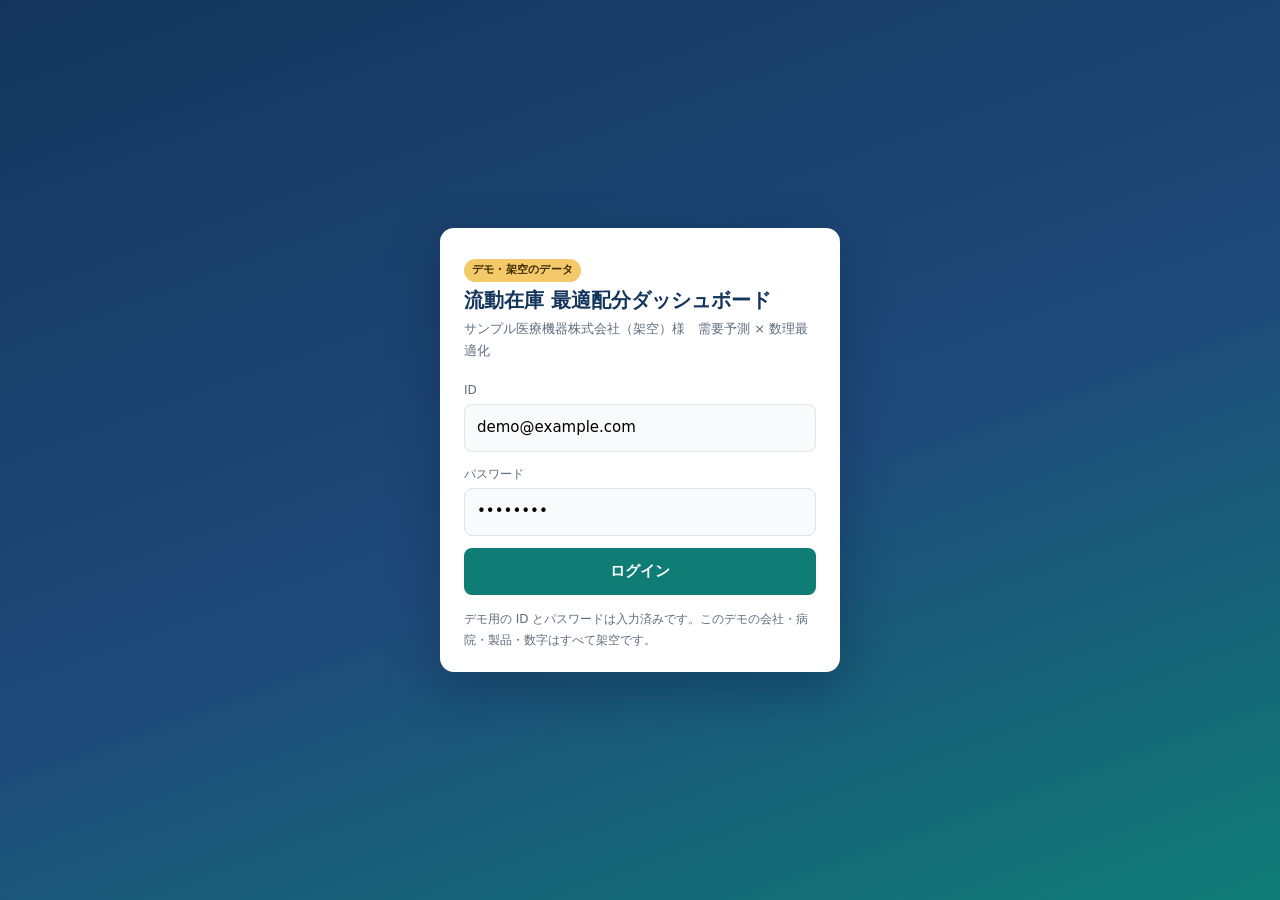
==== index.html @ 6b054a0c "流動在庫 最適配分ダッシュボード（デモ）を作る - 医療機器メーカーが病院に置く在庫（使った分を補充する流動在庫）を例に、需要予測と数理最適化で置く本数と振り替えを決め、今のやり方と半年分を比べる4画" ====
<!doctype html>
<html lang="ja">
<head>
<meta charset="utf-8">
<meta name="viewport" content="width=device-width, initial-scale=1">
<meta name="robots" content="noindex, nofollow">
<title>流動在庫 最適配分ダッシュボード（デモ）</title>
<link rel="stylesheet" href="style.css?v=20261012-3">
</head>
<body>
<div id="app"></div>
<script src="data.js?v=20261012-3"></script>
<script src="app.js?v=20261012-3"></script>
</body>
</html>
---- style.css ----
/* 流動在庫 最適配分ダッシュボード（デモ）2026-10-12 */
:root {
  --bg: #f4f6f9;
  --card: #ffffff;
  --ink: #1c2833;
  --muted: #5d6d7e;
  --line: #dde3ea;
  --navy: #14365d;
  --navy-2: #1f4a7a;
  --teal: #0f7c76;
  --teal-soft: #e3f2f1;
  --now: #9aa8b6;
  --now-soft: #eef1f4;
  --good: #1b7f3a;
  --bad: #b03a2e;
  --warn: #d99a2b;
  --band: rgba(15, 124, 118, .16);
  --radius: 10px;
}
* { box-sizing: border-box; }
html, body { margin: 0; padding: 0; }
body {
  background: var(--bg);
  color: var(--ink);
  font-family: "Hiragino Sans", "Hiragino Kaku Gothic ProN", "Yu Gothic", YuGothic, Meiryo, system-ui, sans-serif;
  font-size: 15px;
  line-height: 1.7;
  -webkit-text-size-adjust: 100%;
}
.num { font-feature-settings: "tnum"; font-variant-numeric: tabular-nums; }

/* ログイン */
.login {
  min-height: 100vh;
  display: grid;
  place-items: center;
  padding: 24px 16px;
  background: linear-gradient(160deg, #14365d 0%, #1f4a7a 55%, #0f7c76 100%);
}
.login-card {
  width: 100%;
  max-width: 400px;
  background: var(--card);
  border-radius: 14px;
  padding: 28px 24px 22px;
  box-shadow: 0 18px 50px rgba(10, 30, 60, .35);
}
.login-card h1 { font-size: 20px; margin: 4px 0 4px; color: var(--navy); line-height: 1.4; }
.login-card .sub { color: var(--muted); font-size: 13px; margin: 0 0 18px; }
.field { margin-bottom: 12px; }
.field label { display: block; font-size: 12px; color: var(--muted); margin-bottom: 4px; }
.field input {
  width: 100%;
  font: inherit;
  padding: 10px 12px;
  border: 1px solid var(--line);
  border-radius: 8px;
  background: #f8fafc;
}
.btn {
  display: block;
  width: 100%;
  font: inherit;
  font-weight: 700;
  padding: 11px 14px;
  border: 0;
  border-radius: 8px;
  background: var(--teal);
  color: #fff;
  cursor: pointer;
}
.btn:hover { filter: brightness(1.06); }
.login-note { font-size: 12px; color: var(--muted); margin: 14px 0 0; }

/* 上の帯 */
.topbar { background: var(--navy); color: #fff; }
.topbar-in { max-width: 1120px; margin: 0 auto; padding: 14px 16px 0; }
.brand { display: flex; flex-wrap: wrap; align-items: baseline; gap: 6px 12px; }
.brand h1 { font-size: 19px; margin: 0; line-height: 1.4; }
.badge {
  display: inline-block;
  font-size: 11px;
  font-weight: 700;
  padding: 2px 8px;
  border-radius: 999px;
  background: #f3c969;
  color: #3b2a00;
  letter-spacing: .02em;
}
.brand-sub { font-size: 12.5px; color: #c9d6e6; margin: 2px 0 10px; }
.tabs { display: flex; gap: 4px; overflow-x: auto; scrollbar-width: none; }
.tabs::-webkit-scrollbar { display: none; }
.tab {
  flex: 0 0 auto;
  font: inherit;
  font-size: 14px;
  color: #c9d6e6;
  background: transparent;
  border: 0;
  border-bottom: 3px solid transparent;
  padding: 8px 12px 9px;
  cursor: pointer;
  white-space: nowrap;
}
.tab.on { color: #fff; border-bottom-color: #4fd1c5; font-weight: 700; }

/* 本文 */
main { max-width: 1120px; margin: 0 auto; padding: 18px 16px 40px; }
.lead { font-size: 14px; color: var(--muted); margin: 0 0 14px; }
.period { display: flex; flex-wrap: wrap; gap: 6px 16px; font-size: 13px; color: var(--muted); margin: 0 0 14px; }
.period b { color: var(--ink); }
.legend { display: flex; flex-wrap: wrap; gap: 4px 16px; font-size: 12.5px; color: var(--muted); margin: 0 0 8px; }
.legend-dot { display: inline-block; width: 10px; height: 10px; border-radius: 2px; margin-right: 5px; vertical-align: -1px; }
.legend-line { display: inline-block; width: 16px; height: 0; border-top: 2.5px solid; margin-right: 5px; vertical-align: 3px; }
.legend-band { display: inline-block; width: 14px; height: 10px; background: var(--band); margin-right: 5px; vertical-align: -1px; }
.card {
  background: var(--card);
  border: 1px solid var(--line);
  border-radius: var(--radius);
  padding: 16px;
  margin-bottom: 16px;
}
.card h2 { font-size: 16px; margin: 0 0 4px; color: var(--navy); }
.card h3 { font-size: 14.5px; margin: 14px 0 4px; color: var(--navy); }
.card .hint { font-size: 12.5px; color: var(--muted); margin: 0 0 12px; }
.note { font-size: 13px; color: var(--muted); margin: 10px 0 0; }
.grid2 { display: grid; grid-template-columns: 1fr 1fr; gap: 16px; }
.grid2 > .card { margin-bottom: 0; }
.stack { display: grid; gap: 16px; margin-bottom: 16px; }

.kpis { display: grid; grid-template-columns: repeat(auto-fit, minmax(160px, 1fr)); gap: 10px; margin-bottom: 16px; }
.kpi { background: var(--card); border: 1px solid var(--line); border-radius: var(--radius); padding: 12px 12px 10px; }
.kpi .k { font-size: 12px; color: var(--muted); line-height: 1.4; }
.kpi .v { font-size: 22px; font-weight: 700; color: var(--ink); line-height: 1.3; margin-top: 4px; }
.kpi .v small { font-size: 12px; font-weight: 400; color: var(--muted); margin-left: 2px; }
.kpi .d { font-size: 12px; margin-top: 2px; }
.kpi .was { color: var(--muted); }
.good { color: var(--good); font-weight: 700; }
.bad { color: var(--bad); font-weight: 700; }
.flat { color: var(--muted); font-weight: 700; }

/* 2つのやり方 */
.ways { display: grid; grid-template-columns: 1fr 1fr; gap: 12px; }
.way { border: 1px solid var(--line); border-radius: 8px; padding: 12px 14px; border-top: 4px solid var(--now); }
.way.opt { border-top-color: var(--teal); background: #fbfefe; }
.way h3 { margin: 0 0 6px; font-size: 14.5px; }
.way ol, .way ul { margin: 0; padding-left: 1.3em; font-size: 13.5px; }
.way li { margin: 2px 0; }

/* 費用の内訳（横の積み上げ） */
.cost-row { display: grid; grid-template-columns: 110px 1fr 80px; gap: 10px; align-items: center; padding: 6px 0; }
.cost-name { font-size: 13.5px; }
.cost-track { display: flex; height: 18px; border-radius: 3px; overflow: hidden; background: #f1f4f7; }
.cost-seg { height: 18px; }
.cost-val { font-size: 13px; text-align: right; white-space: nowrap; }
.c-short { background: #b03a2e; }
.c-hold { background: #7f93a8; }
.c-exp { background: #d99a2b; }
.c-move { background: #0f7c76; }

/* グラフ */
.chart { width: 100%; height: auto; display: block; }
.chart text { font-family: inherit; }
.ex-grid { display: grid; grid-template-columns: 1fr; gap: 14px; }
.ex { border-top: 1px solid var(--line); padding-top: 12px; }
.ex:first-child { border-top: 0; padding-top: 0; }
.ex-title { font-weight: 700; font-size: 14px; margin: 0; }
.ex-title small { font-weight: 400; color: var(--muted); margin-left: 6px; }
.ex-note { font-size: 13px; color: var(--muted); margin: 2px 0 6px; }

/* 要因の横棒 */
.imp-row { display: grid; grid-template-columns: 200px 1fr 56px; gap: 10px; align-items: center; padding: 4px 0; font-size: 13.5px; }
.imp-bar { height: 14px; border-radius: 3px; background: var(--teal); min-width: 2px; }
.imp-val { text-align: right; font-size: 13px; color: var(--muted); }
.div-row { display: grid; grid-template-columns: 220px 1fr 1fr 90px; gap: 0 8px; align-items: center; padding: 5px 0; border-top: 1px solid var(--line); font-size: 13.5px; }
.div-row:first-child { border-top: 0; }
.div-neg { display: flex; justify-content: flex-end; border-right: 1px solid #c3ccd6; }
.div-pos { display: flex; justify-content: flex-start; }
.div-bar { height: 14px; min-width: 2px; }
.div-bar.p { background: var(--teal); border-radius: 0 3px 3px 0; }
.div-bar.n { background: var(--bad); border-radius: 3px 0 0 3px; }
.div-val { text-align: right; font-size: 13px; white-space: nowrap; }
.div-row.total { font-weight: 700; }

/* 表 */
.tablewrap { overflow-x: auto; -webkit-overflow-scrolling: touch; }
table { border-collapse: collapse; width: 100%; font-size: 13.5px; }
th, td { padding: 7px 8px; border-bottom: 1px solid var(--line); text-align: left; vertical-align: top; }
th { font-size: 12px; color: var(--muted); font-weight: 600; background: #f8fafc; white-space: nowrap; }
td.r, th.r { text-align: right; white-space: nowrap; }
td.c, th.c { text-align: center; }
td.nw { white-space: nowrap; }
table.wide { min-width: 680px; }
table.wider { min-width: 820px; }
.sub { color: var(--muted); font-size: 12px; }
.arrow { color: var(--muted); margin: 0 3px; }
tr.sel td { background: var(--teal-soft); }
tr.click { cursor: pointer; }
tr.click:hover td { background: #f3f8f8; }
.pick { display: flex; flex-wrap: wrap; align-items: center; gap: 8px; margin: 0 0 10px; font-size: 13.5px; }
.pick select { font: inherit; font-size: 14px; padding: 6px 8px; border: 1px solid var(--line); border-radius: 8px; background: #fff; max-width: 100%; }
.pill { display: inline-block; font-size: 11.5px; padding: 1px 8px; border-radius: 999px; background: var(--now-soft); color: var(--muted); white-space: nowrap; }
.pill.up { background: #e6f4ea; color: var(--good); }

.defs { margin: 0; display: grid; grid-template-columns: 180px 1fr; gap: 6px 12px; font-size: 13.5px; }
.defs dt { font-weight: 600; }
.defs dd { margin: 0; color: var(--muted); }

footer { max-width: 1120px; margin: 0 auto; padding: 0 16px 32px; font-size: 12px; color: var(--muted); }

@media (max-width: 760px) {
  .grid2, .ways { grid-template-columns: 1fr; }
  .div-row { grid-template-columns: 1fr 1fr 80px; }
  .div-row .div-name { grid-column: 1 / -1; }
  .imp-row { grid-template-columns: 1fr 52px; }
  .imp-row .imp-name { grid-column: 1 / -1; }
}
@media (max-width: 640px) {
  body { font-size: 14.5px; }
  .brand h1 { font-size: 17px; }
  .kpis { grid-template-columns: 1fr 1fr; }
  .kpi .v { font-size: 20px; }
  .cost-row { grid-template-columns: 1fr 70px; }
  .cost-row .cost-track { grid-column: 1 / -1; grid-row: 2; }
  .defs { grid-template-columns: 1fr; }
  .defs dd { margin-bottom: 6px; }
}
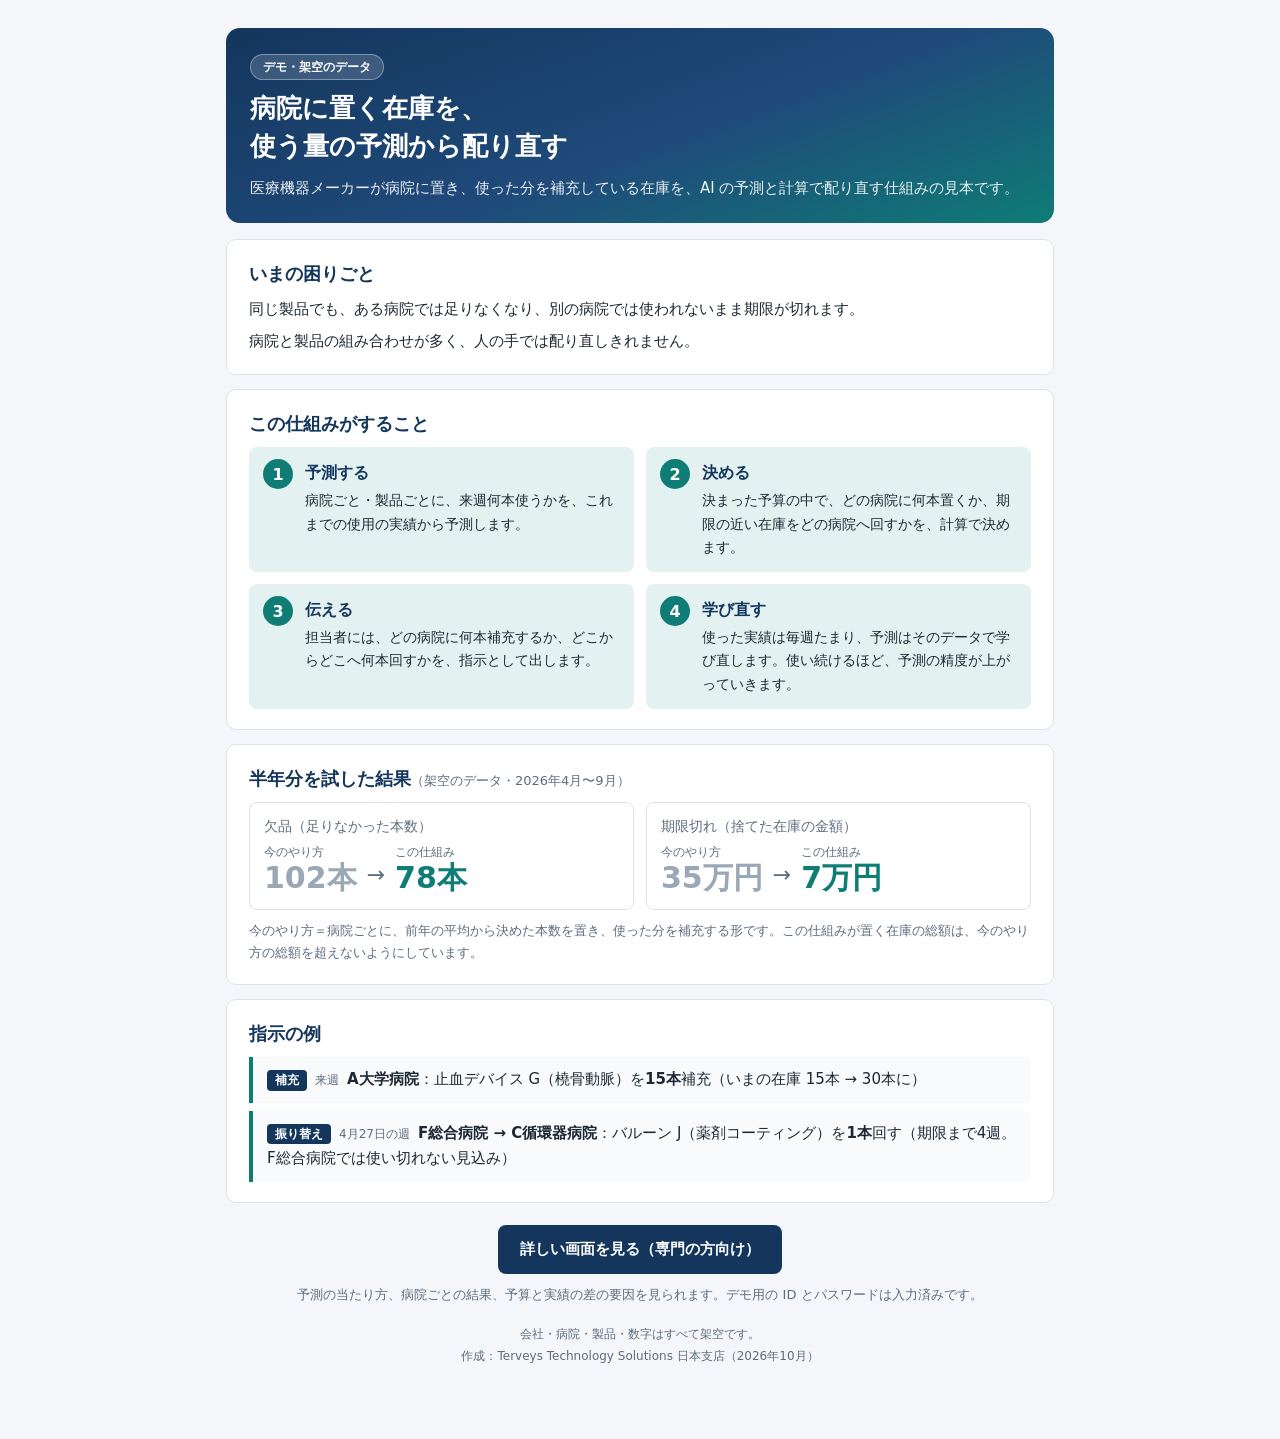
==== commit a11e964f: "最初のページを簡単版（1ページ）にする - 発注ナビの担当の方が30秒で分かるように、困りごと・仕組み（予測する・決める・伝える・学び直す）・半年分の試算の結果・指示の例を1ページにまとめた。ログイン" ====
--- a/index.html
+++ b/index.html
@@ -4,12 +4,67 @@
 <meta charset="utf-8">
 <meta name="viewport" content="width=device-width, initial-scale=1">
 <meta name="robots" content="noindex, nofollow">
-<title>流動在庫 最適配分ダッシュボード（デモ）</title>
-<link rel="stylesheet" href="style.css?v=20261012-3">
+<title>病院に置く在庫の配り直し（デモ）</title>
+<link rel="stylesheet" href="style.css?v=20261013-2">
+<link rel="stylesheet" href="simple.css?v=20261013-2">
 </head>
-<body>
-<div id="app"></div>
-<script src="data.js?v=20261012-3"></script>
-<script src="app.js?v=20261012-3"></script>
+<body class="simple">
+<!-- 簡単版（1ページ・ログインなし・専門用語なし）。発注ナビの担当の方が30秒で分かるように。2026-10-13
+     数字と例は data.js（model.py が書き出す）から simple.js が入れる。詳しい4画面は detail.html -->
+<main class="s-wrap">
+  <header class="s-hero">
+    <span class="s-badge">デモ・架空のデータ</span>
+    <h1>病院に置く在庫を、<br>使う量の予測から配り直す</h1>
+    <p class="s-lead">医療機器メーカーが病院に置き、使った分を補充している在庫を、AI の予測と計算で配り直す仕組みの見本です。</p>
+  </header>
+
+  <section class="s-card">
+    <h2>いまの困りごと</h2>
+    <p>同じ製品でも、ある病院では足りなくなり、別の病院では使われないまま期限が切れます。</p>
+    <p>病院と製品の組み合わせが多く、人の手では配り直しきれません。</p>
+  </section>
+
+  <section class="s-card">
+    <h2>この仕組みがすること</h2>
+    <ol class="s-steps">
+      <li><span class="s-no">1</span><div><b>予測する</b><p>病院ごと・製品ごとに、来週何本使うかを、これまでの使用の実績から予測します。</p></div></li>
+      <li><span class="s-no">2</span><div><b>決める</b><p>決まった予算の中で、どの病院に何本置くか、期限の近い在庫をどの病院へ回すかを、計算で決めます。</p></div></li>
+      <li><span class="s-no">3</span><div><b>伝える</b><p>担当者には、どの病院に何本補充するか、どこからどこへ何本回すかを、指示として出します。</p></div></li>
+      <li><span class="s-no">4</span><div><b>学び直す</b><p>使った実績は毎週たまり、予測はそのデータで学び直します。使い続けるほど、予測の精度が上がっていきます。</p></div></li>
+    </ol>
+  </section>
+
+  <section class="s-card">
+    <h2>半年分を試した結果<small>（架空のデータ・<span id="bt" class="s-nw"></span>）</small></h2>
+    <div class="s-results">
+      <div class="s-res">
+        <div class="s-res-h">欠品（足りなかった本数）</div>
+        <div class="s-res-v"><span class="s-now"><em>今のやり方</em><span id="shortNow"></span></span><span class="s-arr">→</span><span class="s-opt"><em>この仕組み</em><span id="shortOpt"></span></span></div>
+      </div>
+      <div class="s-res">
+        <div class="s-res-h">期限切れ（捨てた在庫の金額）</div>
+        <div class="s-res-v"><span class="s-now"><em>今のやり方</em><span id="expNow"></span></span><span class="s-arr">→</span><span class="s-opt"><em>この仕組み</em><span id="expOpt"></span></span></div>
+      </div>
+    </div>
+    <p class="s-note">今のやり方＝病院ごとに、前年の平均から決めた本数を置き、使った分を補充する形です。この仕組みが置く在庫の総額は、今のやり方の総額を超えないようにしています。</p>
+  </section>
+
+  <section class="s-card">
+    <h2>指示の例</h2>
+    <ul class="s-orders">
+      <li id="exRep"></li>
+      <li id="exMove"></li>
+    </ul>
+  </section>
+
+  <section class="s-more">
+    <a class="s-btn" href="detail.html">詳しい画面を見る（専門の方向け）</a>
+    <p>予測の当たり方、病院ごとの結果、予算と実績の差の要因を見られます。デモ用の ID とパスワードは入力済みです。</p>
+  </section>
+
+  <footer class="s-foot">会社・病院・製品・数字はすべて架空です。<br>作成：Terveys Technology Solutions 日本支店<span class="s-nw">（2026年10月）</span></footer>
+</main>
+<script src="data.js?v=20261013-2"></script>
+<script src="simple.js?v=20261013-2"></script>
 </body>
 </html>
--- a/simple.css
+++ b/simple.css
@@ -0,0 +1,90 @@
+/* 簡単版（index.html）。色と書体は style.css の :root を使う。2026-10-13 */
+body.simple { background: var(--bg); }
+.s-wrap { max-width: 860px; margin: 0 auto; padding: 28px 16px 40px; }
+
+.s-hero {
+  background: linear-gradient(160deg, #14365d 0%, #1f4a7a 55%, #0f7c76 100%);
+  color: #fff;
+  border-radius: 14px;
+  padding: 26px 24px 22px;
+  margin-bottom: 16px;
+}
+.s-badge {
+  display: inline-block;
+  font-size: 12px;
+  font-weight: 700;
+  background: rgba(255, 255, 255, .16);
+  border: 1px solid rgba(255, 255, 255, .35);
+  border-radius: 999px;
+  padding: 2px 12px;
+  margin-bottom: 10px;
+}
+.s-hero h1 { font-size: 26px; line-height: 1.45; margin: 0 0 10px; }
+.s-lead { margin: 0; font-size: 15px; opacity: .92; }
+
+.s-card {
+  background: var(--card);
+  border: 1px solid var(--line);
+  border-radius: var(--radius);
+  padding: 20px 22px;
+  margin-bottom: 14px;
+}
+.s-card h2 { font-size: 18px; color: var(--navy); margin: 0 0 10px; line-height: 1.5; }
+.s-card h2 small { font-size: 13px; font-weight: 400; color: var(--muted); }
+.s-card p { margin: 0 0 6px; }
+.s-card p:last-child { margin-bottom: 0; }
+
+.s-steps { list-style: none; margin: 0; padding: 0; display: grid; grid-template-columns: 1fr 1fr; gap: 12px; }
+.s-steps li { display: flex; gap: 12px; align-items: flex-start; background: var(--teal-soft); border-radius: 8px; padding: 12px 14px; }
+.s-no {
+  flex: 0 0 auto;
+  width: 30px; height: 30px; border-radius: 50%;
+  background: var(--teal); color: #fff;
+  display: grid; place-items: center;
+  font-weight: 700; font-size: 16px;
+}
+.s-steps b { color: var(--navy); font-size: 16px; }
+.s-steps p { margin: 2px 0 0; font-size: 14px; }
+
+.s-results { display: grid; grid-template-columns: 1fr 1fr; gap: 12px; margin-bottom: 10px; }
+.s-res { border: 1px solid var(--line); border-radius: 8px; padding: 12px 14px; }
+.s-res-h { font-size: 14px; color: var(--muted); margin-bottom: 6px; }
+.s-res-v { display: flex; align-items: flex-end; gap: 10px; flex-wrap: wrap; }
+.s-res-v em { display: block; font-style: normal; font-size: 12px; color: var(--muted); line-height: 1.3; }
+.s-now span, .s-opt span { font-size: 30px; font-weight: 700; line-height: 1.2; font-feature-settings: "tnum"; font-variant-numeric: tabular-nums; }
+.s-now span { color: var(--now); }
+.s-opt span { color: var(--teal); }
+.s-arr { font-size: 22px; color: var(--muted); padding-bottom: 4px; }
+.s-note { font-size: 13px; color: var(--muted); }
+
+.s-orders { list-style: none; margin: 0; padding: 0; }
+.s-orders li { border-left: 4px solid var(--teal); background: #f8fafc; border-radius: 0 8px 8px 0; padding: 10px 14px; margin-bottom: 8px; }
+.s-orders li:last-child { margin-bottom: 0; }
+.s-tag { display: inline-block; font-size: 12px; font-weight: 700; color: #fff; background: var(--navy); border-radius: 4px; padding: 0 8px; margin-right: 8px; }
+.s-when { display: inline-block; font-size: 12px; color: var(--muted); margin-right: 8px; }
+
+.s-more { text-align: center; margin: 22px 0 10px; }
+.s-btn {
+  display: inline-block;
+  background: var(--navy);
+  color: #fff;
+  text-decoration: none;
+  font-weight: 700;
+  border-radius: 8px;
+  padding: 12px 22px;
+}
+.s-btn:hover { background: var(--navy-2); }
+.s-more p { font-size: 13px; color: var(--muted); margin: 10px 0 0; }
+
+.s-nw { white-space: nowrap; }
+.s-foot { text-align: center; font-size: 12px; color: var(--muted); margin-top: 18px; line-height: 1.8; }
+
+@media (max-width: 640px) {
+  .s-wrap { padding: 16px 16px 32px; }
+  .s-hero { padding: 20px 18px 18px; }
+  .s-hero h1 { font-size: 21px; }
+  .s-card h2 small { display: block; }
+  .s-card { padding: 16px; }
+  .s-steps, .s-results { grid-template-columns: 1fr; }
+  .s-now span, .s-opt span { font-size: 26px; }
+}
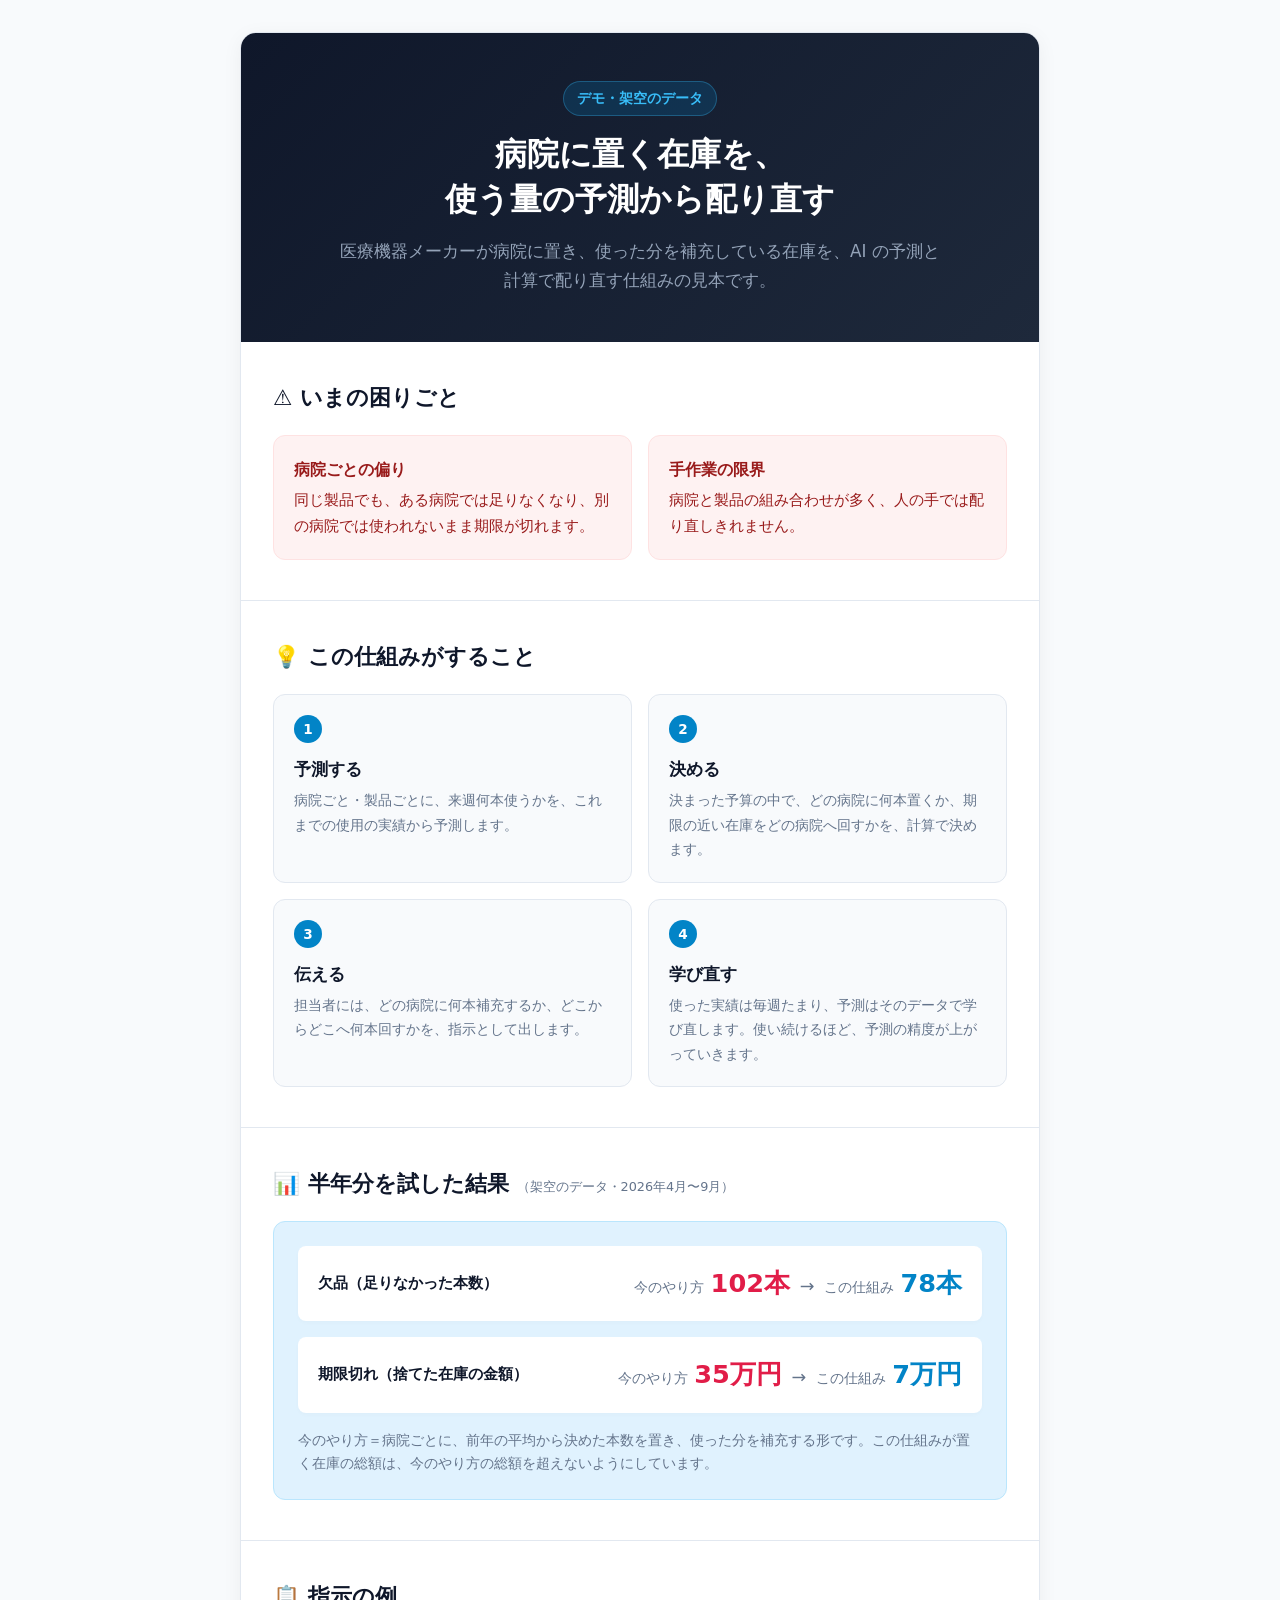
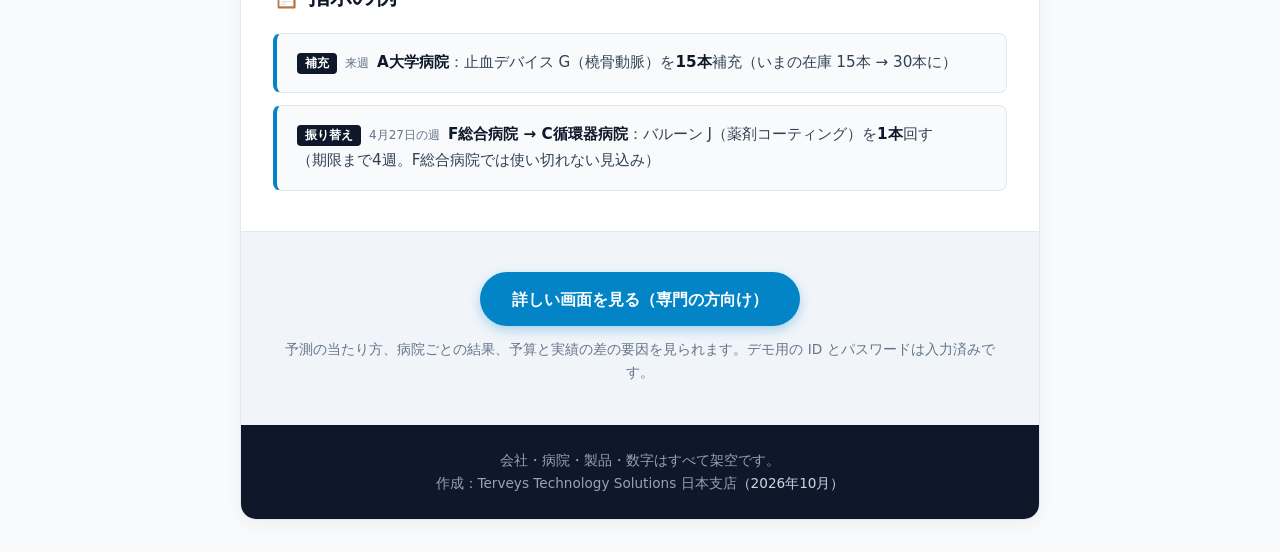
==== commit 6e99d479: "簡単版の見た目を作り直す - 濃紺の見出し、カード、困りごとの2枚、丸いボタン、濃紺の末尾にした - 試算の数字、指示の例、検索エンジンに載せない設定（noindex）は残した - simple.cs" ====
--- a/index.html
+++ b/index.html
@@ -5,66 +5,68 @@
 <meta name="viewport" content="width=device-width, initial-scale=1">
 <meta name="robots" content="noindex, nofollow">
 <title>病院に置く在庫の配り直し（デモ）</title>
-<link rel="stylesheet" href="style.css?v=20261013-2">
-<link rel="stylesheet" href="simple.css?v=20261013-2">
+<link rel="stylesheet" href="simple.css?v=20261013-3">
 </head>
-<body class="simple">
+<body>
 <!-- 簡単版（1ページ・ログインなし・専門用語なし）。発注ナビの担当の方が30秒で分かるように。2026-10-13
+     見た目は岩崎さんが貼ったデザインを取り入れた（数字・指示の例・noindex は残す）。
      数字と例は data.js（model.py が書き出す）から simple.js が入れる。詳しい4画面は detail.html -->
-<main class="s-wrap">
-  <header class="s-hero">
-    <span class="s-badge">デモ・架空のデータ</span>
+<main>
+  <header>
+    <span class="badge">デモ・架空のデータ</span>
     <h1>病院に置く在庫を、<br>使う量の予測から配り直す</h1>
-    <p class="s-lead">医療機器メーカーが病院に置き、使った分を補充している在庫を、AI の予測と計算で配り直す仕組みの見本です。</p>
+    <p>医療機器メーカーが病院に置き、使った分を補充している在庫を、AI の予測と計算で配り直す仕組みの見本です。</p>
   </header>
 
-  <section class="s-card">
-    <h2>いまの困りごと</h2>
-    <p>同じ製品でも、ある病院では足りなくなり、別の病院では使われないまま期限が切れます。</p>
-    <p>病院と製品の組み合わせが多く、人の手では配り直しきれません。</p>
+  <section>
+    <h2>⚠️ いまの困りごと</h2>
+    <div class="pain-points">
+      <div class="pain-card"><b>病院ごとの偏り</b>同じ製品でも、ある病院では足りなくなり、別の病院では使われないまま期限が切れます。</div>
+      <div class="pain-card"><b>手作業の限界</b>病院と製品の組み合わせが多く、人の手では配り直しきれません。</div>
+    </div>
   </section>
 
-  <section class="s-card">
-    <h2>この仕組みがすること</h2>
-    <ol class="s-steps">
-      <li><span class="s-no">1</span><div><b>予測する</b><p>病院ごと・製品ごとに、来週何本使うかを、これまでの使用の実績から予測します。</p></div></li>
-      <li><span class="s-no">2</span><div><b>決める</b><p>決まった予算の中で、どの病院に何本置くか、期限の近い在庫をどの病院へ回すかを、計算で決めます。</p></div></li>
-      <li><span class="s-no">3</span><div><b>伝える</b><p>担当者には、どの病院に何本補充するか、どこからどこへ何本回すかを、指示として出します。</p></div></li>
-      <li><span class="s-no">4</span><div><b>学び直す</b><p>使った実績は毎週たまり、予測はそのデータで学び直します。使い続けるほど、予測の精度が上がっていきます。</p></div></li>
-    </ol>
+  <section>
+    <h2>💡 この仕組みがすること</h2>
+    <div class="steps-grid">
+      <div class="step-card"><span class="num">1</span><b>予測する</b><p>病院ごと・製品ごとに、来週何本使うかを、これまでの使用の実績から予測します。</p></div>
+      <div class="step-card"><span class="num">2</span><b>決める</b><p>決まった予算の中で、どの病院に何本置くか、期限の近い在庫をどの病院へ回すかを、計算で決めます。</p></div>
+      <div class="step-card"><span class="num">3</span><b>伝える</b><p>担当者には、どの病院に何本補充するか、どこからどこへ何本回すかを、指示として出します。</p></div>
+      <div class="step-card"><span class="num">4</span><b>学び直す</b><p>使った実績は毎週たまり、予測はそのデータで学び直します。使い続けるほど、予測の精度が上がっていきます。</p></div>
+    </div>
   </section>
 
-  <section class="s-card">
-    <h2>半年分を試した結果<small>（架空のデータ・<span id="bt" class="s-nw"></span>）</small></h2>
-    <div class="s-results">
-      <div class="s-res">
-        <div class="s-res-h">欠品（足りなかった本数）</div>
-        <div class="s-res-v"><span class="s-now"><em>今のやり方</em><span id="shortNow"></span></span><span class="s-arr">→</span><span class="s-opt"><em>この仕組み</em><span id="shortOpt"></span></span></div>
+  <section>
+    <h2>📊 半年分を試した結果<small>（架空のデータ・<span id="bt" class="s-nw"></span>）</small></h2>
+    <div class="results-box">
+      <div class="result-row">
+        <div class="result-label">欠品（足りなかった本数）</div>
+        <div class="result-values"><span class="before">今のやり方<b id="shortNow"></b></span><span class="arr">→</span><span class="after">この仕組み<b id="shortOpt"></b></span></div>
       </div>
-      <div class="s-res">
-        <div class="s-res-h">期限切れ（捨てた在庫の金額）</div>
-        <div class="s-res-v"><span class="s-now"><em>今のやり方</em><span id="expNow"></span></span><span class="s-arr">→</span><span class="s-opt"><em>この仕組み</em><span id="expOpt"></span></span></div>
+      <div class="result-row">
+        <div class="result-label">期限切れ（捨てた在庫の金額）</div>
+        <div class="result-values"><span class="before">今のやり方<b id="expNow"></b></span><span class="arr">→</span><span class="after">この仕組み<b id="expOpt"></b></span></div>
       </div>
+      <p class="result-note">今のやり方＝病院ごとに、前年の平均から決めた本数を置き、使った分を補充する形です。この仕組みが置く在庫の総額は、今のやり方の総額を超えないようにしています。</p>
     </div>
-    <p class="s-note">今のやり方＝病院ごとに、前年の平均から決めた本数を置き、使った分を補充する形です。この仕組みが置く在庫の総額は、今のやり方の総額を超えないようにしています。</p>
   </section>
 
-  <section class="s-card">
-    <h2>指示の例</h2>
-    <ul class="s-orders">
+  <section>
+    <h2>📋 指示の例</h2>
+    <ul class="orders">
       <li id="exRep"></li>
       <li id="exMove"></li>
     </ul>
   </section>
 
-  <section class="s-more">
-    <a class="s-btn" href="detail.html">詳しい画面を見る（専門の方向け）</a>
+  <section class="cta-section">
+    <a class="btn-detail" href="detail.html">詳しい画面を見る（専門の方向け）</a>
     <p>予測の当たり方、病院ごとの結果、予算と実績の差の要因を見られます。デモ用の ID とパスワードは入力済みです。</p>
   </section>
 
-  <footer class="s-foot">会社・病院・製品・数字はすべて架空です。<br>作成：Terveys Technology Solutions 日本支店<span class="s-nw">（2026年10月）</span></footer>
+  <footer>会社・病院・製品・数字はすべて架空です。<br>作成：Terveys Technology Solutions 日本支店<span class="s-nw">（2026年10月）</span></footer>
 </main>
-<script src="data.js?v=20261013-2"></script>
-<script src="simple.js?v=20261013-2"></script>
+<script src="data.js?v=20261013-3"></script>
+<script src="simple.js?v=20261013-3"></script>
 </body>
 </html>
--- a/simple.css
+++ b/simple.css
@@ -1,90 +1,126 @@
-/* 簡単版（index.html）。色と書体は style.css の :root を使う。2026-10-13 */
-body.simple { background: var(--bg); }
-.s-wrap { max-width: 860px; margin: 0 auto; padding: 28px 16px 40px; }
+/* 簡単版（index.html）。2026-10-13 見た目を作り直した（岩崎さんが貼ったデザインを取り入れた。数字・指示の例・noindex は残す）
+   詳しい画面（detail.html）は style.css を使う。こちらは style.css を読まない */
+:root {
+  --primary: #0f172a;
+  --accent: #0284c7;
+  --accent-light: #e0f2fe;
+  --bg: #f8fafc;
+  --card-bg: #ffffff;
+  --text: #334155;
+  --text-light: #64748b;
+  --border: #e2e8f0;
+  --before: #e11d48;
+  --radius: 12px;
+}
+* { box-sizing: border-box; margin: 0; padding: 0; }
+body {
+  font-family: "Hiragino Sans", "Hiragino Kaku Gothic ProN", "Yu Gothic", YuGothic, Meiryo, system-ui, sans-serif;
+  background: var(--bg);
+  color: var(--text);
+  line-height: 1.7;
+  padding: 2rem 1rem;
+  -webkit-text-size-adjust: 100%;
+}
+main {
+  max-width: 800px;
+  margin: 0 auto;
+  background: var(--card-bg);
+  border-radius: 16px;
+  box-shadow: 0 4px 20px rgba(0, 0, 0, .05);
+  overflow: hidden;
+  border: 1px solid var(--border);
+}
 
-.s-hero {
-  background: linear-gradient(160deg, #14365d 0%, #1f4a7a 55%, #0f7c76 100%);
+/* 見出し */
+header { background: linear-gradient(135deg, #0f172a 0%, #1e293b 100%); color: #fff; padding: 3rem 2rem; text-align: center; }
+.badge {
+  display: inline-block;
+  background: rgba(2, 132, 199, .2);
+  color: #38bdf8;
+  font-size: .85rem;
+  font-weight: 600;
+  padding: .3rem .8rem;
+  border-radius: 20px;
+  margin-bottom: 1rem;
+  border: 1px solid rgba(56, 189, 248, .3);
+}
+header h1 { font-size: 2rem; font-weight: 700; line-height: 1.4; margin-bottom: 1rem; }
+header p { color: #94a3b8; font-size: 1.05rem; max-width: 600px; margin: 0 auto; }
+
+/* 区切り */
+section { padding: 2.5rem 2rem; border-bottom: 1px solid var(--border); }
+h2 { font-size: 1.35rem; color: var(--primary); margin-bottom: 1.25rem; display: flex; align-items: baseline; flex-wrap: wrap; gap: .5rem; line-height: 1.5; }
+h2 small { font-size: .8rem; color: var(--text-light); font-weight: normal; }
+
+/* 困りごと */
+.pain-points, .steps-grid { display: grid; grid-template-columns: 1fr 1fr; gap: 1rem; }
+.pain-card { background: #fef2f2; border: 1px solid #fee2e2; padding: 1.25rem; border-radius: var(--radius); color: #991b1b; font-size: .95rem; }
+.pain-card b { display: block; margin-bottom: .3rem; font-size: 1rem; }
+
+/* 仕組み */
+.step-card { background: var(--bg); border: 1px solid var(--border); padding: 1.25rem; border-radius: var(--radius); }
+.step-card .num {
+  display: inline-block;
+  width: 28px; height: 28px;
+  background: var(--accent);
   color: #fff;
-  border-radius: 14px;
-  padding: 26px 24px 22px;
-  margin-bottom: 16px;
+  text-align: center;
+  line-height: 28px;
+  border-radius: 50%;
+  font-weight: 700;
+  font-size: .85rem;
+  margin-bottom: .75rem;
 }
-.s-badge {
+.step-card b { display: block; color: var(--primary); font-size: 1.05rem; margin-bottom: .3rem; }
+.step-card p { font-size: .9rem; color: var(--text-light); }
+
+/* 結果 */
+.results-box { background: var(--accent-light); border: 1px solid #bae6fd; padding: 1.5rem; border-radius: var(--radius); display: grid; gap: 1rem; }
+.result-row {
+  display: flex; justify-content: space-between; align-items: center; flex-wrap: wrap; gap: .5rem 1rem;
+  background: #fff; padding: 1rem 1.25rem; border-radius: 8px; box-shadow: 0 2px 4px rgba(0, 0, 0, .02);
+}
+.result-label { font-weight: 600; color: var(--primary); font-size: .95rem; }
+.result-values { display: flex; align-items: baseline; gap: .6rem; font-size: .85rem; color: var(--text-light); }
+.result-values b { margin-left: .4rem; font-size: 1.6rem; font-feature-settings: "tnum"; font-variant-numeric: tabular-nums; }
+.result-values .before b { color: var(--before); }
+.result-values .after b { color: var(--accent); }
+.result-values .arr { font-size: 1.1rem; }
+.result-note { font-size: .85rem; color: var(--text-light); }
+
+/* 指示の例 */
+.orders { list-style: none; display: grid; gap: .75rem; }
+.orders li { background: var(--bg); border: 1px solid var(--border); border-left: 4px solid var(--accent); border-radius: 8px; padding: 1rem 1.25rem; font-size: .95rem; }
+.orders b { color: var(--primary); }
+.s-tag { display: inline-block; font-size: .75rem; font-weight: 700; color: #fff; background: var(--primary); border-radius: 4px; padding: 0 .5rem; margin-right: .5rem; }
+.s-when { display: inline-block; font-size: .75rem; color: var(--text-light); margin-right: .5rem; }
+.s-nw { white-space: nowrap; }
+
+/* 詳しい画面へ */
+.cta-section { text-align: center; background: #f1f5f9; border-bottom: none; }
+.btn-detail {
   display: inline-block;
-  font-size: 12px;
-  font-weight: 700;
-  background: rgba(255, 255, 255, .16);
-  border: 1px solid rgba(255, 255, 255, .35);
-  border-radius: 999px;
-  padding: 2px 12px;
-  margin-bottom: 10px;
+  background: var(--accent);
+  color: #fff;
+  font-weight: 600;
+  padding: .85rem 2rem;
+  border-radius: 30px;
+  text-decoration: none;
+  box-shadow: 0 4px 12px rgba(2, 132, 199, .3);
+  transition: background .2s, transform .2s;
 }
-.s-hero h1 { font-size: 26px; line-height: 1.45; margin: 0 0 10px; }
-.s-lead { margin: 0; font-size: 15px; opacity: .92; }
+.btn-detail:hover { background: #0369a1; transform: translateY(-2px); }
+.cta-section p { margin-top: .75rem; font-size: .85rem; color: var(--text-light); }
 
-.s-card {
-  background: var(--card);
-  border: 1px solid var(--line);
-  border-radius: var(--radius);
-  padding: 20px 22px;
-  margin-bottom: 14px;
+/* 末尾 */
+footer { background: var(--primary); color: #94a3b8; text-align: center; padding: 1.5rem; font-size: .85rem; }
+footer .s-nw { color: #cbd5e1; }
+
+@media (max-width: 600px) {
+  body { padding: 1rem; }
+  header { padding: 2.25rem 1.25rem; }
+  header h1 { font-size: 1.5rem; }
+  section { padding: 2rem 1.25rem; }
+  .pain-points, .steps-grid { grid-template-columns: 1fr; }
+  .result-row { flex-direction: column; align-items: flex-start; }
 }
-.s-card h2 { font-size: 18px; color: var(--navy); margin: 0 0 10px; line-height: 1.5; }
-.s-card h2 small { font-size: 13px; font-weight: 400; color: var(--muted); }
-.s-card p { margin: 0 0 6px; }
-.s-card p:last-child { margin-bottom: 0; }
-
-.s-steps { list-style: none; margin: 0; padding: 0; display: grid; grid-template-columns: 1fr 1fr; gap: 12px; }
-.s-steps li { display: flex; gap: 12px; align-items: flex-start; background: var(--teal-soft); border-radius: 8px; padding: 12px 14px; }
-.s-no {
-  flex: 0 0 auto;
-  width: 30px; height: 30px; border-radius: 50%;
-  background: var(--teal); color: #fff;
-  display: grid; place-items: center;
-  font-weight: 700; font-size: 16px;
-}
-.s-steps b { color: var(--navy); font-size: 16px; }
-.s-steps p { margin: 2px 0 0; font-size: 14px; }
-
-.s-results { display: grid; grid-template-columns: 1fr 1fr; gap: 12px; margin-bottom: 10px; }
-.s-res { border: 1px solid var(--line); border-radius: 8px; padding: 12px 14px; }
-.s-res-h { font-size: 14px; color: var(--muted); margin-bottom: 6px; }
-.s-res-v { display: flex; align-items: flex-end; gap: 10px; flex-wrap: wrap; }
-.s-res-v em { display: block; font-style: normal; font-size: 12px; color: var(--muted); line-height: 1.3; }
-.s-now span, .s-opt span { font-size: 30px; font-weight: 700; line-height: 1.2; font-feature-settings: "tnum"; font-variant-numeric: tabular-nums; }
-.s-now span { color: var(--now); }
-.s-opt span { color: var(--teal); }
-.s-arr { font-size: 22px; color: var(--muted); padding-bottom: 4px; }
-.s-note { font-size: 13px; color: var(--muted); }
-
-.s-orders { list-style: none; margin: 0; padding: 0; }
-.s-orders li { border-left: 4px solid var(--teal); background: #f8fafc; border-radius: 0 8px 8px 0; padding: 10px 14px; margin-bottom: 8px; }
-.s-orders li:last-child { margin-bottom: 0; }
-.s-tag { display: inline-block; font-size: 12px; font-weight: 700; color: #fff; background: var(--navy); border-radius: 4px; padding: 0 8px; margin-right: 8px; }
-.s-when { display: inline-block; font-size: 12px; color: var(--muted); margin-right: 8px; }
-
-.s-more { text-align: center; margin: 22px 0 10px; }
-.s-btn {
-  display: inline-block;
-  background: var(--navy);
-  color: #fff;
-  text-decoration: none;
-  font-weight: 700;
-  border-radius: 8px;
-  padding: 12px 22px;
-}
-.s-btn:hover { background: var(--navy-2); }
-.s-more p { font-size: 13px; color: var(--muted); margin: 10px 0 0; }
-
-.s-nw { white-space: nowrap; }
-.s-foot { text-align: center; font-size: 12px; color: var(--muted); margin-top: 18px; line-height: 1.8; }
-
-@media (max-width: 640px) {
-  .s-wrap { padding: 16px 16px 32px; }
-  .s-hero { padding: 20px 18px 18px; }
-  .s-hero h1 { font-size: 21px; }
-  .s-card h2 small { display: block; }
-  .s-card { padding: 16px; }
-  .s-steps, .s-results { grid-template-columns: 1fr; }
-  .s-now span, .s-opt span { font-size: 26px; }
-}
